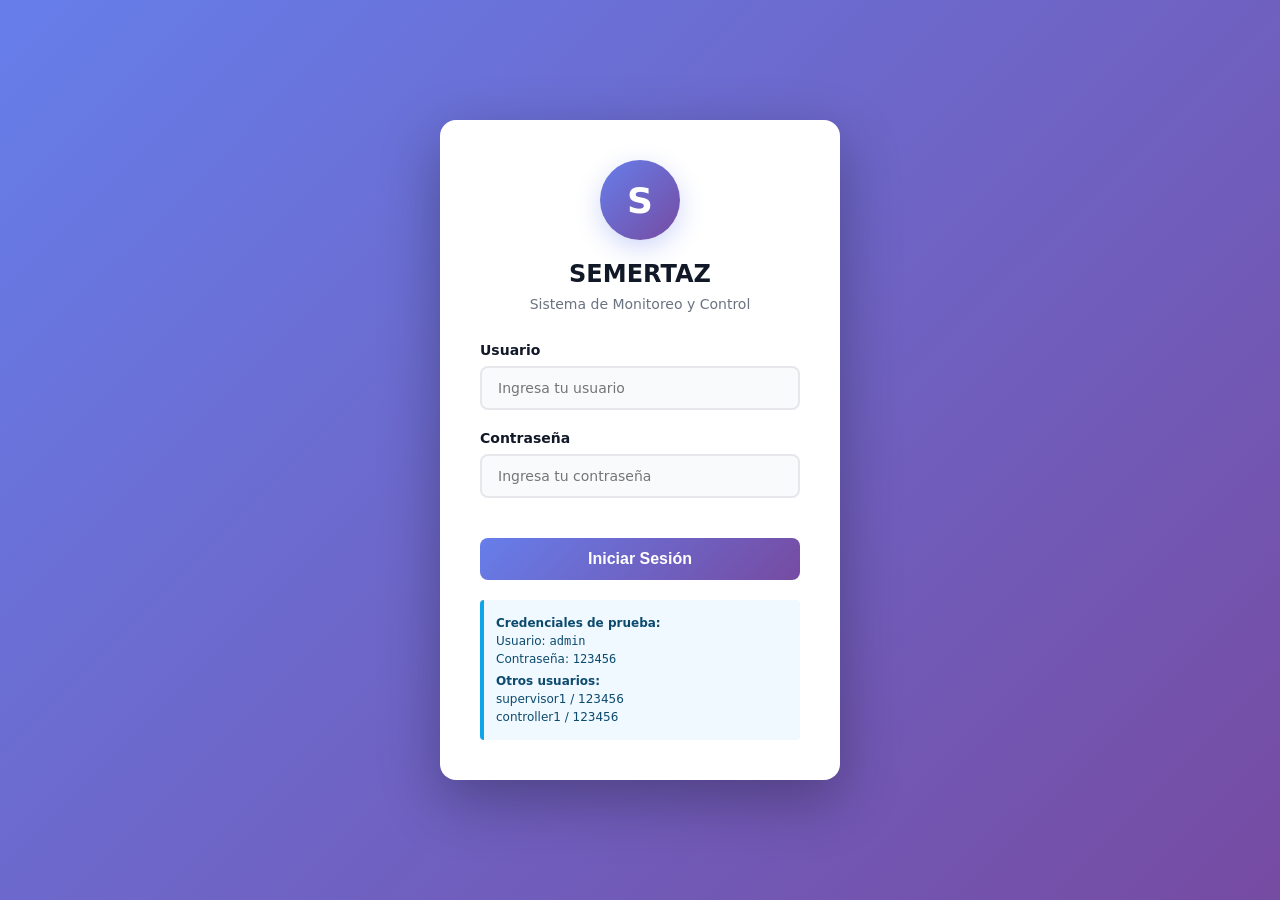
==== frontend/auth/login.html @ c3fdea27 "Se agrega el proyecto" ====
<!DOCTYPE html>
<html lang="es">

<head>
  <meta charset="UTF-8" />
  <meta name="viewport" content="width=device-width, initial-scale=1.0" />
  <title>SEMERTAZ – Inicio de Sesión</title>
  <style>
    * {
      margin: 0;
      padding: 0;
      box-sizing: border-box;
    }

    body {
      font-family: system-ui, -apple-system, BlinkMacSystemFont, "Segoe UI", sans-serif;
      background: linear-gradient(135deg, #667eea 0%, #764ba2 100%);
      min-height: 100vh;
      display: flex;
      justify-content: center;
      align-items: center;
      animation: backgroundShift 20s ease-in-out infinite;
    }

    @keyframes backgroundShift {

      0%,
      100% {
        background-position: 0% 50%;
      }

      50% {
        background-position: 100% 50%;
      }
    }

    .login-container {
      background: white;
      border-radius: 16px;
      box-shadow: 0 20px 60px rgba(0, 0, 0, 0.3);
      width: 100%;
      max-width: 400px;
      padding: 40px;
      animation: slideInUp 0.6s cubic-bezier(0.34, 1.56, 0.64, 1);
    }

    @keyframes slideInUp {
      from {
        opacity: 0;
        transform: translateY(30px) scale(0.95);
      }

      to {
        opacity: 1;
        transform: translateY(0) scale(1);
      }
    }

    .logo-section {
      text-align: center;
      margin-bottom: 30px;
    }

    .logo-circle {
      width: 80px;
      height: 80px;
      background: linear-gradient(135deg, #667eea 0%, #764ba2 100%);
      border-radius: 50%;
      display: flex;
      align-items: center;
      justify-content: center;
      color: white;
      font-size: 36px;
      font-weight: bold;
      margin: 0 auto 20px;
      animation: logoPulse 2s ease-in-out infinite;
      box-shadow: 0 8px 24px rgba(102, 126, 234, 0.3);
    }

    @keyframes logoPulse {

      0%,
      100% {
        transform: scale(1);
        box-shadow: 0 8px 24px rgba(102, 126, 234, 0.3);
      }

      50% {
        transform: scale(1.05);
        box-shadow: 0 12px 32px rgba(102, 126, 234, 0.4);
      }
    }

    .logo-section h1 {
      color: #111827;
      font-size: 24px;
      margin-bottom: 8px;
    }

    .logo-section p {
      color: #6b7280;
      font-size: 14px;
    }

    .form-group {
      margin-bottom: 20px;
    }

    label {
      display: block;
      color: #111827;
      font-weight: 600;
      margin-bottom: 8px;
      font-size: 14px;
    }

    input {
      width: 100%;
      padding: 12px 16px;
      border: 2px solid #e5e7eb;
      border-radius: 8px;
      font-size: 14px;
      transition: all 0.3s cubic-bezier(0.4, 0, 0.2, 1);
      font-family: inherit;
      background: #f9fafb;
    }

    input:focus {
      outline: none;
      border-color: #667eea;
      box-shadow: 0 0 0 3px rgba(102, 126, 234, 0.1);
      background: white;
      transform: translateY(-1px);
    }

    input:hover {
      border-color: #d1d5db;
    }

    .login-btn {
      width: 100%;
      padding: 12px 16px;
      background: linear-gradient(135deg, #667eea 0%, #764ba2 100%);
      color: white;
      border: none;
      border-radius: 8px;
      font-size: 16px;
      font-weight: 600;
      cursor: pointer;
      transition: all 0.3s cubic-bezier(0.4, 0, 0.2, 1);
      margin-top: 20px;
      position: relative;
      overflow: hidden;
    }

    .login-btn::before {
      content: '';
      position: absolute;
      top: 0;
      left: -100%;
      width: 100%;
      height: 100%;
      background: linear-gradient(90deg, transparent, rgba(255, 255, 255, 0.2), transparent);
      transition: left 0.6s;
    }

    .login-btn:hover::before {
      left: 100%;
    }

    .login-btn:hover {
      transform: translateY(-2px);
      box-shadow: 0 10px 25px rgba(102, 126, 234, 0.4);
    }

    .login-btn:active {
      transform: translateY(0);
    }

    .error-message {
      background-color: #fee2e2;
      color: #dc2626;
      padding: 12px;
      border-radius: 8px;
      margin-bottom: 20px;
      display: none;
      font-size: 14px;
      border-left: 4px solid #dc2626;
    }

    .error-message.show {
      display: block;
    }

    .loading {
      display: none;
      text-align: center;
    }

    .spinner {
      border: 3px solid #f3f4f6;
      border-top: 3px solid #667eea;
      border-radius: 50%;
      width: 30px;
      height: 30px;
      animation: spin 1s linear infinite;
      margin: 0 auto;
    }

    @keyframes spin {
      0% {
        transform: rotate(0deg);
      }

      100% {
        transform: rotate(360deg);
      }
    }

    .demo-credentials {
      background-color: #f0f9ff;
      border-left: 4px solid #0ea5e9;
      padding: 12px;
      border-radius: 4px;
      margin-top: 20px;
      font-size: 12px;
      color: #0c4a6e;
    }

    .demo-credentials p {
      margin: 4px 0;
    }

    .demo-credentials strong {
      color: #0c4a6e;
    }
  </style>
</head>

<body>
  <div class="login-container">
    <div class="logo-section">
      <div class="logo-circle">S</div>
      <h1>SEMERTAZ</h1>
      <p>Sistema de Monitoreo y Control</p>
    </div>

    <form id="loginForm">
      <div class="error-message" id="errorMessage"></div>

      <div class="form-group">
        <label for="username">Usuario</label>
        <input type="text" id="username" name="username" required placeholder="Ingresa tu usuario" />
      </div>

      <div class="form-group">
        <label for="password">Contraseña</label>
        <input type="password" id="password" name="password" required placeholder="Ingresa tu contraseña" />
      </div>

      <div class="loading" id="loading">
        <div class="spinner"></div>
        <p>Iniciando sesión...</p>
      </div>

      <button type="submit" class="login-btn" id="loginBtn">
        Iniciar Sesión
      </button>
    </form>

    <div class="demo-credentials">
      <p><strong>Credenciales de prueba:</strong></p>
      <p>Usuario: <code>admin</code></p>
      <p>Contraseña: <code>123456</code></p>
      <p style="margin-top: 8px;"><strong>Otros usuarios:</strong></p>
      <p>supervisor1 / 123456</p>
      <p>controller1 / 123456</p>
    </div>
  </div>

  <script>
    const API_URL = `${window.location.protocol}//${window.location.hostname}:5000/api`;


    document.getElementById('loginForm').addEventListener('submit', async (e) => {
      e.preventDefault();

      const username = document.getElementById('username').value;
      const password = document.getElementById('password').value;
      const errorMessage = document.getElementById('errorMessage');
      const loading = document.getElementById('loading');
      const loginBtn = document.getElementById('loginBtn');

      // Limpiar error anterior
      errorMessage.classList.remove('show');
      errorMessage.textContent = '';

      // Mostrar loading
      loading.style.display = 'block';
      loginBtn.disabled = true;

      try {
        const response = await fetch(`${API_URL}/auth/login`, {
          method: 'POST',
          headers: {
            'Content-Type': 'application/json',
          },
          body: JSON.stringify({ username, password }),
        });

        const data = await response.json();

        if (!response.ok) {
          throw new Error(data.message || 'Error al iniciar sesión');
        }

        // Guardar token y usuario en localStorage
        localStorage.setItem('token', data.access_token);
        localStorage.setItem('user', JSON.stringify(data.user));

        // Redirigir al dashboard
        window.location.href = '/';
      } catch (error) {
        errorMessage.textContent = error.message;
        errorMessage.classList.add('show');
      } finally {
        loading.style.display = 'none';
        loginBtn.disabled = false;
      }
    });

    // Si ya hay token, redirigir al dashboard
    if (localStorage.getItem('token')) {
      window.location.href = '/';
    }
  </script>
</body>

</html>
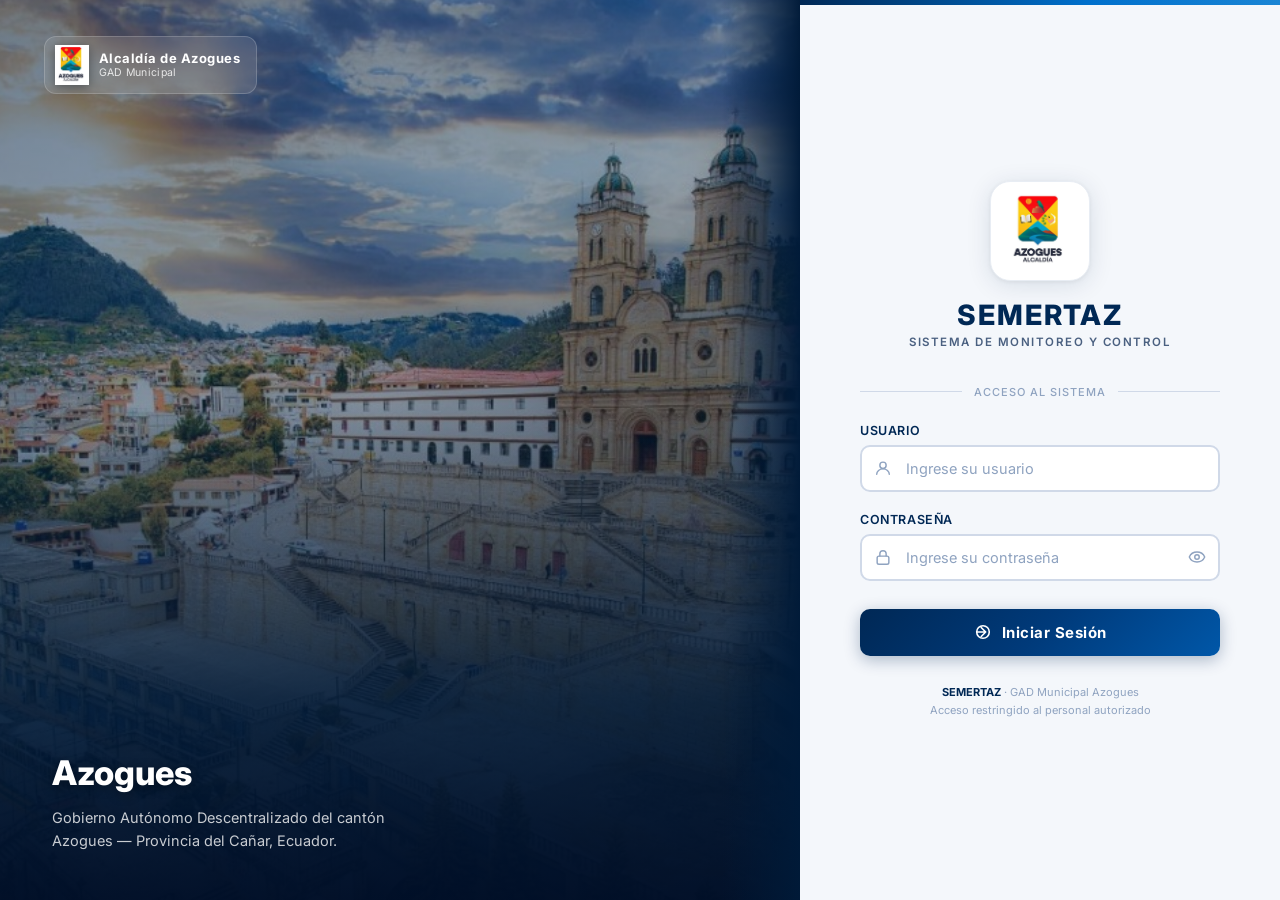
==== commit 3a83858f: "Final submission: SEMERTAZ Production Ready (Docker, OpenAPI, Tests, DB Config, UI Polish)" ====
--- a/frontend/auth/login.html
+++ b/frontend/auth/login.html
@@ -4,334 +4,947 @@
 <head>
   <meta charset="UTF-8" />
   <meta name="viewport" content="width=device-width, initial-scale=1.0" />
-  <title>SEMERTAZ – Inicio de Sesión</title>
+  <meta name="description" content="SEMERTAZ - Sistema de Monitoreo y Control del Tránsito de Azogues. Plataforma institucional del Gobierno Autónomo Descentralizado de Azogues." />
+  <title>SEMERTAZ – Inicio de Sesión | GAD Municipal Azogues</title>
+  <link rel="preconnect" href="https://fonts.googleapis.com" />
+  <link rel="preconnect" href="https://fonts.gstatic.com" crossorigin />
+  <link href="https://fonts.googleapis.com/css2?family=Inter:wght@300;400;500;600;700;800&display=swap" rel="stylesheet" />
   <style>
+    :root {
+      --navy: #002855;
+      --navy-dark: #001a38;
+      --navy-light: #003a7a;
+      --blue: #0057a8;
+      --blue-light: #0070cc;
+      --blue-accent: #1a85d4;
+      --white: #ffffff;
+      --off-white: #f4f7fb;
+      --gray-100: #e8edf4;
+      --gray-200: #d0d9e8;
+      --gray-400: #8fa3c0;
+      --gray-600: #4a6080;
+      --gray-800: #1e2d42;
+      --error: #c0392b;
+      --error-bg: #fdf0ef;
+      --success: #0a7c4e;
+    }
+
     * {
       margin: 0;
       padding: 0;
       box-sizing: border-box;
     }
 
-    body {
-      font-family: system-ui, -apple-system, BlinkMacSystemFont, "Segoe UI", sans-serif;
-      background: linear-gradient(135deg, #667eea 0%, #764ba2 100%);
-      min-height: 100vh;
-      display: flex;
+    html, body {
+      height: 100%;
+      font-family: 'Inter', system-ui, sans-serif;
+      background: var(--navy-dark);
+    }
+
+    /* ─── LAYOUT PRINCIPAL ─── */
+    .login-wrapper {
+      display: flex;
+      height: 100vh;
+      min-height: 600px;
+    }
+
+    /* ─── PANEL IZQUIERDO: CIUDAD ─── */
+    .city-panel {
+      flex: 1.1;
+      position: relative;
+      overflow: hidden;
+      display: flex;
+      flex-direction: column;
+      justify-content: flex-end;
+    }
+
+    .city-bg {
+      position: absolute;
+      inset: 0;
+      background-image: url('/frontend/assets/azogues_bg.jpg');
+      background-size: cover;
+      background-position: center;
+      transform: scale(1.03);
+      transition: transform 8s ease;
+    }
+
+    .city-panel:hover .city-bg {
+      transform: scale(1.0);
+    }
+
+    /* Capas de overlay para efecto profesional */
+    .city-overlay-top {
+      position: absolute;
+      inset: 0;
+      background: linear-gradient(
+        160deg,
+        rgba(0, 26, 56, 0.55) 0%,
+        rgba(0, 40, 85, 0.40) 40%,
+        rgba(0, 10, 25, 0.75) 100%
+      );
+    }
+
+    .city-overlay-bottom {
+      position: absolute;
+      bottom: 0;
+      left: 0;
+      right: 0;
+      height: 55%;
+      background: linear-gradient(
+        to top,
+        rgba(0, 15, 40, 0.95) 0%,
+        rgba(0, 26, 56, 0.80) 40%,
+        transparent 100%
+      );
+    }
+
+    /* Decoración: línea diagonal */
+    .city-panel::after {
+      content: '';
+      position: absolute;
+      top: 0;
+      right: -2px;
+      width: 80px;
+      height: 100%;
+      background: linear-gradient(to right, transparent, var(--navy-dark));
+      z-index: 5;
+    }
+
+    .city-content {
+      position: relative;
+      z-index: 10;
+      padding: 48px 52px;
+    }
+
+    /* Logo GAD en el panel izquierdo */
+    .city-logo-area {
+      position: absolute;
+      top: 36px;
+      left: 44px;
+      z-index: 10;
+      display: flex;
+      align-items: center;
+      gap: 12px;
+    }
+
+    .city-logo-badge {
+      background: rgba(255, 255, 255, 0.10);
+      backdrop-filter: blur(12px);
+      border: 1px solid rgba(255, 255, 255, 0.18);
+      border-radius: 12px;
+      padding: 8px 16px 8px 10px;
+      display: flex;
+      align-items: center;
+      gap: 10px;
+    }
+
+    .city-logo-badge img {
+      height: 40px;
+      width: auto;
+      filter: drop-shadow(0 2px 6px rgba(0,0,0,0.4));
+    }
+
+    .city-logo-text {
+      color: var(--white);
+      line-height: 1.2;
+    }
+
+    .city-logo-text .line1 {
+      font-size: 13px;
+      font-weight: 700;
+      letter-spacing: 0.5px;
+    }
+
+    .city-logo-text .line2 {
+      font-size: 10.5px;
+      font-weight: 400;
+      opacity: 0.82;
+      letter-spacing: 0.3px;
+    }
+
+    .city-tagline {
+      color: var(--white);
+    }
+
+    .city-tagline h2 {
+      font-size: 34px;
+      font-weight: 800;
+      line-height: 1.2;
+      margin-bottom: 12px;
+      text-shadow: 0 2px 12px rgba(0,0,0,0.4);
+    }
+
+    .city-tagline h2 span {
+      color: #5bc0f8;
+    }
+
+    .city-tagline p {
+      font-size: 14.5px;
+      font-weight: 400;
+      color: rgba(255, 255, 255, 0.78);
+      max-width: 340px;
+      line-height: 1.6;
+    }
+
+    /* Estadísticas decorativas */
+    .city-stats {
+      display: flex;
+      gap: 28px;
+      margin-top: 28px;
+      flex-wrap: wrap;
+    }
+
+    .stat-item {
+      text-align: center;
+    }
+
+    .stat-number {
+      font-size: 24px;
+      font-weight: 800;
+      color: #5bc0f8;
+      line-height: 1;
+    }
+
+    .stat-label {
+      font-size: 11px;
+      color: rgba(255,255,255,0.65);
+      font-weight: 500;
+      margin-top: 3px;
+      text-transform: uppercase;
+      letter-spacing: 0.5px;
+    }
+
+    /* ─── PANEL DERECHO: FORMULARIO ─── */
+    .form-panel {
+      width: 480px;
+      min-width: 420px;
+      background: var(--off-white);
+      display: flex;
+      flex-direction: column;
       justify-content: center;
       align-items: center;
-      animation: backgroundShift 20s ease-in-out infinite;
-    }
-
-    @keyframes backgroundShift {
-
-      0%,
-      100% {
-        background-position: 0% 50%;
-      }
-
-      50% {
-        background-position: 100% 50%;
-      }
-    }
-
-    .login-container {
-      background: white;
-      border-radius: 16px;
-      box-shadow: 0 20px 60px rgba(0, 0, 0, 0.3);
+      padding: 48px 52px;
+      position: relative;
+      overflow-y: auto;
+    }
+
+    /* Borde superior decorativo */
+    .form-panel::before {
+      content: '';
+      position: absolute;
+      top: 0;
+      left: 0;
+      right: 0;
+      height: 5px;
+      background: linear-gradient(90deg, var(--navy) 0%, var(--blue-light) 60%, var(--blue-accent) 100%);
+    }
+
+    .form-inner {
       width: 100%;
-      max-width: 400px;
-      padding: 40px;
-      animation: slideInUp 0.6s cubic-bezier(0.34, 1.56, 0.64, 1);
-    }
-
-    @keyframes slideInUp {
+      max-width: 360px;
+      animation: fadeSlideIn 0.55s cubic-bezier(0.22, 1, 0.36, 1) both;
+    }
+
+    @keyframes fadeSlideIn {
       from {
         opacity: 0;
-        transform: translateY(30px) scale(0.95);
-      }
-
+        transform: translateY(22px);
+      }
       to {
         opacity: 1;
-        transform: translateY(0) scale(1);
-      }
-    }
-
-    .logo-section {
+        transform: translateY(0);
+      }
+    }
+
+    /* ─── HEADER DEL FORMULARIO ─── */
+    .form-header {
       text-align: center;
-      margin-bottom: 30px;
-    }
-
-    .logo-circle {
-      width: 80px;
-      height: 80px;
-      background: linear-gradient(135deg, #667eea 0%, #764ba2 100%);
-      border-radius: 50%;
+      margin-bottom: 36px;
+    }
+
+    .alcaldia-logo-wrap {
+      margin: 0 auto 20px;
+      width: 100px;
+      height: 100px;
+      border-radius: 20px;
+      background: var(--white);
+      box-shadow: 0 4px 24px rgba(0, 40, 85, 0.12), 0 1px 4px rgba(0,0,0,0.06);
       display: flex;
       align-items: center;
       justify-content: center;
-      color: white;
-      font-size: 36px;
-      font-weight: bold;
-      margin: 0 auto 20px;
-      animation: logoPulse 2s ease-in-out infinite;
-      box-shadow: 0 8px 24px rgba(102, 126, 234, 0.3);
-    }
-
-    @keyframes logoPulse {
-
-      0%,
-      100% {
-        transform: scale(1);
-        box-shadow: 0 8px 24px rgba(102, 126, 234, 0.3);
-      }
-
-      50% {
-        transform: scale(1.05);
-        box-shadow: 0 12px 32px rgba(102, 126, 234, 0.4);
-      }
-    }
-
-    .logo-section h1 {
-      color: #111827;
-      font-size: 24px;
-      margin-bottom: 8px;
-    }
-
-    .logo-section p {
-      color: #6b7280;
-      font-size: 14px;
-    }
-
+      padding: 10px;
+      border: 1.5px solid var(--gray-100);
+      transition: box-shadow 0.3s ease;
+    }
+
+    .alcaldia-logo-wrap:hover {
+      box-shadow: 0 8px 32px rgba(0, 40, 85, 0.18);
+    }
+
+    .alcaldia-logo-wrap img {
+      width: 100%;
+      height: 100%;
+      object-fit: contain;
+    }
+
+    .system-name {
+      font-size: 28px;
+      font-weight: 800;
+      color: var(--navy);
+      letter-spacing: 2px;
+      line-height: 1;
+      margin-bottom: 6px;
+    }
+
+    .system-subtitle {
+      font-size: 11.5px;
+      font-weight: 600;
+      color: var(--gray-600);
+      text-transform: uppercase;
+      letter-spacing: 1.5px;
+    }
+
+    .form-divider {
+      display: flex;
+      align-items: center;
+      gap: 12px;
+      margin: 24px 0;
+    }
+
+    .form-divider::before,
+    .form-divider::after {
+      content: '';
+      flex: 1;
+      height: 1px;
+      background: var(--gray-200);
+    }
+
+    .form-divider span {
+      font-size: 11px;
+      color: var(--gray-400);
+      font-weight: 500;
+      white-space: nowrap;
+      text-transform: uppercase;
+      letter-spacing: 1px;
+    }
+
+    /* ─── FORMULARIO ─── */
     .form-group {
       margin-bottom: 20px;
     }
 
-    label {
+    .form-group label {
       display: block;
-      color: #111827;
+      font-size: 12.5px;
       font-weight: 600;
-      margin-bottom: 8px;
-      font-size: 14px;
-    }
-
-    input {
+      color: var(--navy);
+      margin-bottom: 7px;
+      text-transform: uppercase;
+      letter-spacing: 0.6px;
+    }
+
+    .input-wrapper {
+      position: relative;
+    }
+
+    .input-icon {
+      position: absolute;
+      left: 14px;
+      top: 50%;
+      transform: translateY(-50%);
+      color: var(--gray-400);
+      width: 18px;
+      height: 18px;
+      transition: color 0.25s ease;
+      pointer-events: none;
+    }
+
+    .form-group input {
       width: 100%;
-      padding: 12px 16px;
-      border: 2px solid #e5e7eb;
+      padding: 13px 14px 13px 44px;
+      border: 2px solid var(--gray-200);
+      border-radius: 10px;
+      font-size: 14.5px;
+      font-family: inherit;
+      font-weight: 500;
+      background: var(--white);
+      color: var(--gray-800);
+      transition: all 0.25s ease;
+      outline: none;
+    }
+
+    .form-group input::placeholder {
+      color: var(--gray-400);
+      font-weight: 400;
+    }
+
+    .form-group input:hover {
+      border-color: var(--gray-400);
+    }
+
+    .form-group input:focus {
+      border-color: var(--blue);
+      box-shadow: 0 0 0 4px rgba(0, 87, 168, 0.10);
+      background: var(--white);
+    }
+
+    .form-group input:focus + .input-icon,
+    .input-wrapper:focus-within .input-icon {
+      color: var(--blue);
+    }
+
+    /* Icono de mostrar/ocultar contraseña */
+    .toggle-password {
+      position: absolute;
+      right: 14px;
+      top: 50%;
+      transform: translateY(-50%);
+      background: none;
+      border: none;
+      cursor: pointer;
+      color: var(--gray-400);
+      padding: 0;
+      line-height: 0;
+      transition: color 0.2s ease;
+    }
+
+    .toggle-password:hover {
+      color: var(--blue);
+    }
+
+    /* ─── MENSAJE DE ERROR ─── */
+    .error-message {
+      background: var(--error-bg);
+      color: var(--error);
+      border: 1.5px solid #e8b4b0;
+      border-left: 4px solid var(--error);
+      padding: 11px 14px;
       border-radius: 8px;
-      font-size: 14px;
-      transition: all 0.3s cubic-bezier(0.4, 0, 0.2, 1);
-      font-family: inherit;
-      background: #f9fafb;
-    }
-
-    input:focus {
-      outline: none;
-      border-color: #667eea;
-      box-shadow: 0 0 0 3px rgba(102, 126, 234, 0.1);
-      background: white;
-      transform: translateY(-1px);
-    }
-
-    input:hover {
-      border-color: #d1d5db;
-    }
-
+      font-size: 13px;
+      font-weight: 500;
+      margin-bottom: 18px;
+      display: none;
+      align-items: center;
+      gap: 8px;
+      animation: shakeIn 0.4s ease;
+    }
+
+    @keyframes shakeIn {
+      0%, 100% { transform: translateX(0); }
+      20% { transform: translateX(-5px); }
+      40% { transform: translateX(5px); }
+      60% { transform: translateX(-3px); }
+      80% { transform: translateX(3px); }
+    }
+
+    .error-message.show {
+      display: flex;
+    }
+
+    /* ─── BOTÓN PRINCIPAL ─── */
     .login-btn {
       width: 100%;
-      padding: 12px 16px;
-      background: linear-gradient(135deg, #667eea 0%, #764ba2 100%);
-      color: white;
+      padding: 14px 20px;
+      background: linear-gradient(135deg, var(--navy) 0%, var(--navy-light) 50%, var(--blue) 100%);
+      color: var(--white);
       border: none;
-      border-radius: 8px;
-      font-size: 16px;
-      font-weight: 600;
+      border-radius: 10px;
+      font-size: 15px;
+      font-weight: 700;
+      font-family: inherit;
+      letter-spacing: 0.5px;
       cursor: pointer;
-      transition: all 0.3s cubic-bezier(0.4, 0, 0.2, 1);
-      margin-top: 20px;
+      transition: all 0.3s ease;
       position: relative;
       overflow: hidden;
+      box-shadow: 0 4px 16px rgba(0, 40, 85, 0.30);
+      margin-top: 8px;
     }
 
     .login-btn::before {
       content: '';
       position: absolute;
-      top: 0;
-      left: -100%;
-      width: 100%;
-      height: 100%;
-      background: linear-gradient(90deg, transparent, rgba(255, 255, 255, 0.2), transparent);
-      transition: left 0.6s;
+      inset: 0;
+      background: linear-gradient(135deg, rgba(255,255,255,0.08) 0%, transparent 100%);
+      opacity: 0;
+      transition: opacity 0.3s ease;
     }
 
     .login-btn:hover::before {
-      left: 100%;
+      opacity: 1;
     }
 
     .login-btn:hover {
       transform: translateY(-2px);
-      box-shadow: 0 10px 25px rgba(102, 126, 234, 0.4);
+      box-shadow: 0 8px 24px rgba(0, 40, 85, 0.40);
     }
 
     .login-btn:active {
       transform: translateY(0);
-    }
-
-    .error-message {
-      background-color: #fee2e2;
-      color: #dc2626;
-      padding: 12px;
-      border-radius: 8px;
-      margin-bottom: 20px;
-      display: none;
-      font-size: 14px;
-      border-left: 4px solid #dc2626;
-    }
-
-    .error-message.show {
-      display: block;
-    }
-
+      box-shadow: 0 2px 8px rgba(0, 40, 85, 0.25);
+    }
+
+    .login-btn:disabled {
+      background: var(--gray-200);
+      color: var(--gray-400);
+      cursor: not-allowed;
+      transform: none;
+      box-shadow: none;
+    }
+
+    .btn-content {
+      display: flex;
+      align-items: center;
+      justify-content: center;
+      gap: 10px;
+    }
+
+    /* ─── LOADING ─── */
     .loading {
       display: none;
+      align-items: center;
+      justify-content: center;
+      gap: 12px;
+      padding: 14px 20px;
+      background: linear-gradient(135deg, var(--navy) 0%, var(--blue) 100%);
+      border-radius: 10px;
+      margin-top: 8px;
+      box-shadow: 0 4px 16px rgba(0, 40, 85, 0.25);
+    }
+
+    .loading.show {
+      display: flex;
+    }
+
+    .spinner {
+      width: 20px;
+      height: 20px;
+      border: 2.5px solid rgba(255, 255, 255, 0.25);
+      border-top-color: var(--white);
+      border-radius: 50%;
+      animation: spin 0.75s linear infinite;
+    }
+
+    @keyframes spin {
+      to { transform: rotate(360deg); }
+    }
+
+    .loading p {
+      font-size: 13.5px;
+      color: var(--white);
+      font-weight: 600;
+    }
+
+    /* ─── CREDENCIALES DE ACCESO ─── */
+    .credentials-info {
+      background: linear-gradient(135deg, rgba(0,40,85,0.04) 0%, rgba(0,87,168,0.06) 100%);
+      border: 1.5px solid var(--gray-200);
+      border-left: 3px solid var(--blue);
+      border-radius: 10px;
+      padding: 14px 16px;
+      margin-top: 22px;
+    }
+
+    .credentials-info .cred-title {
+      font-size: 11px;
+      font-weight: 700;
+      color: var(--blue);
+      text-transform: uppercase;
+      letter-spacing: 1px;
+      margin-bottom: 9px;
+      display: flex;
+      align-items: center;
+      gap: 6px;
+    }
+
+    .credentials-info .cred-row {
+      display: flex;
+      align-items: center;
+      justify-content: space-between;
+      padding: 5px 0;
+      border-bottom: 1px solid var(--gray-100);
+      font-size: 12px;
+    }
+
+    .credentials-info .cred-row:last-child {
+      border-bottom: none;
+      padding-bottom: 0;
+    }
+
+    .cred-role {
+      font-weight: 600;
+      color: var(--gray-800);
+      font-size: 11.5px;
+    }
+
+    .cred-vals {
+      font-family: 'Courier New', monospace;
+      color: var(--navy);
+      font-size: 11px;
+      background: rgba(0,40,85,0.07);
+      padding: 2px 7px;
+      border-radius: 5px;
+      font-weight: 600;
+    }
+
+    /* ─── PIE DEL FORMULARIO ─── */
+    .form-footer {
       text-align: center;
-    }
-
-    .spinner {
-      border: 3px solid #f3f4f6;
-      border-top: 3px solid #667eea;
-      border-radius: 50%;
-      width: 30px;
-      height: 30px;
-      animation: spin 1s linear infinite;
-      margin: 0 auto;
-    }
-
-    @keyframes spin {
-      0% {
-        transform: rotate(0deg);
-      }
-
-      100% {
-        transform: rotate(360deg);
-      }
-    }
-
-    .demo-credentials {
-      background-color: #f0f9ff;
-      border-left: 4px solid #0ea5e9;
-      padding: 12px;
-      border-radius: 4px;
-      margin-top: 20px;
-      font-size: 12px;
-      color: #0c4a6e;
-    }
-
-    .demo-credentials p {
-      margin: 4px 0;
-    }
-
-    .demo-credentials strong {
-      color: #0c4a6e;
+      margin-top: 28px;
+    }
+
+    .form-footer p {
+      font-size: 11px;
+      color: var(--gray-400);
+      line-height: 1.6;
+    }
+
+    .form-footer strong {
+      color: var(--navy);
+    }
+
+    /* ─── RESPONSIVE ─── */
+    @media (max-width: 860px) {
+      .city-panel {
+        display: none;
+      }
+
+      .form-panel {
+        width: 100%;
+        min-width: unset;
+        padding: 40px 28px;
+      }
+
+      .form-inner {
+        max-width: 400px;
+      }
+
+      /* Mostrar fondo cuando no hay panel */
+      body {
+        background: linear-gradient(160deg, var(--navy-dark) 0%, var(--navy) 100%),
+                    url('/frontend/assets/azogues_bg.jpg') no-repeat center/cover;
+        background-blend-mode: multiply;
+      }
+
+      .form-panel {
+        background: rgba(244, 247, 251, 0.97);
+        min-height: 100vh;
+      }
+    }
+
+    @media (max-width: 500px) {
+      .form-panel {
+        padding: 32px 20px;
+      }
+
+      .system-name {
+        font-size: 24px;
+      }
     }
   </style>
 </head>
 
 <body>
-  <div class="login-container">
-    <div class="logo-section">
-      <div class="logo-circle">S</div>
-      <h1>SEMERTAZ</h1>
-      <p>Sistema de Monitoreo y Control</p>
+  <div class="login-wrapper">
+
+    <!-- ── PANEL IZQUIERDO: CIUDAD DE AZOGUES ── -->
+    <div class="city-panel" aria-hidden="true">
+      <div class="city-bg"></div>
+      <div class="city-overlay-top"></div>
+      <div class="city-overlay-bottom"></div>
+
+      <!-- Logo GAD arriba -->
+      <div class="city-logo-area">
+        <div class="city-logo-badge">
+          <img src="/frontend/assets/azogues_logo.png" alt="Alcaldía de Azogues" />
+          <div class="city-logo-text">
+            <div class="line1">Alcaldía de Azogues</div>
+            <div class="line2">GAD Municipal</div>
+          </div>
+        </div>
+      </div>
+
+      <!-- Texto ciudad abajo -->
+      <div class="city-content">
+        <div class="city-tagline">
+          <h2>Azogues<br /><span></span></h2>
+          <p>Gobierno Autónomo Descentralizado del cantón Azogues — Provincia del Cañar, Ecuador.</p>
+        </div>
+
+        
+      </div>
     </div>
 
-    <form id="loginForm">
-      <div class="error-message" id="errorMessage"></div>
-
-      <div class="form-group">
-        <label for="username">Usuario</label>
-        <input type="text" id="username" name="username" required placeholder="Ingresa tu usuario" />
+    <!-- ── PANEL DERECHO: FORMULARIO ── -->
+    <div class="form-panel">
+      <div class="form-inner">
+
+        <!-- Header con logo y nombre -->
+        <div class="form-header">
+          <div class="alcaldia-logo-wrap">
+            <img
+              src="/frontend/assets/azogues_logo.png"
+              alt="Escudo de Azogues — Alcaldía"
+              id="logoAlcaldia"
+              onerror="this.style.display='none'; document.getElementById('logoFallback').style.display='flex';"
+            />
+            <!-- Fallback si no carga el logo -->
+            <div id="logoFallback" style="display:none; align-items:center; justify-content:center; width:100%; height:100%;">
+              <svg width="50" height="50" viewBox="0 0 50 50" fill="none" xmlns="http://www.w3.org/2000/svg">
+                <rect width="50" height="50" rx="12" fill="#002855"/>
+                <text x="25" y="33" text-anchor="middle" font-family="Inter,sans-serif" font-size="18" font-weight="800" fill="white">S</text>
+              </svg>
+            </div>
+          </div>
+
+          <h1 class="system-name">SEMERTAZ</h1>
+          <p class="system-subtitle">Sistema de Monitoreo y Control</p>
+        </div>
+
+        <!-- Divider -->
+        <div class="form-divider">
+          <span>Acceso al sistema</span>
+        </div>
+
+        <!-- Mensaje de error -->
+        <div class="error-message" id="errorMessage" role="alert">
+          <svg width="16" height="16" viewBox="0 0 16 16" fill="none" xmlns="http://www.w3.org/2000/svg">
+            <circle cx="8" cy="8" r="7.5" stroke="currentColor" stroke-width="1.5"/>
+            <path d="M8 5V8.5" stroke="currentColor" stroke-width="1.5" stroke-linecap="round"/>
+            <circle cx="8" cy="11" r="0.75" fill="currentColor"/>
+          </svg>
+          <span id="errorText"></span>
+        </div>
+
+        <!-- Formulario -->
+        <form id="loginForm" novalidate>
+
+          <!-- Usuario -->
+          <div class="form-group">
+            <label for="username">Usuario</label>
+            <div class="input-wrapper">
+              <input
+                type="text"
+                id="username"
+                name="username"
+                autocomplete="username"
+                required
+                placeholder="Ingrese su usuario"
+                aria-label="Nombre de usuario"
+              />
+              <svg class="input-icon" viewBox="0 0 20 20" fill="none" xmlns="http://www.w3.org/2000/svg">
+                <circle cx="10" cy="7" r="3.5" stroke="currentColor" stroke-width="1.6"/>
+                <path d="M3 17c0-3.314 3.134-6 7-6s7 2.686 7 6" stroke="currentColor" stroke-width="1.6" stroke-linecap="round"/>
+              </svg>
+            </div>
+          </div>
+
+          <!-- Contraseña -->
+          <div class="form-group">
+            <label for="password">Contraseña</label>
+            <div class="input-wrapper">
+              <input
+                type="password"
+                id="password"
+                name="password"
+                autocomplete="current-password"
+                required
+                placeholder="Ingrese su contraseña"
+                aria-label="Contraseña"
+              />
+              <svg class="input-icon" viewBox="0 0 20 20" fill="none" xmlns="http://www.w3.org/2000/svg">
+                <rect x="3.5" y="9" width="13" height="9" rx="2" stroke="currentColor" stroke-width="1.6"/>
+                <path d="M6.5 9V6.5a3.5 3.5 0 017 0V9" stroke="currentColor" stroke-width="1.6" stroke-linecap="round"/>
+              </svg>
+              <button type="button" class="toggle-password" id="togglePassword" aria-label="Mostrar u ocultar contraseña" title="Mostrar contraseña">
+                <!-- Ojo abierto (visible por defecto) -->
+                <svg id="eyeOpen" width="18" height="18" viewBox="0 0 20 20" fill="none" xmlns="http://www.w3.org/2000/svg">
+                  <path d="M1.458 10C2.732 6.943 6.092 4.5 10 4.5s7.268 2.443 8.542 5.5C17.268 13.057 13.908 15.5 10 15.5S2.732 13.057 1.458 10z" stroke="currentColor" stroke-width="1.6"/>
+                  <circle cx="10" cy="10" r="2.5" stroke="currentColor" stroke-width="1.6"/>
+                </svg>
+                <!-- Ojo cerrado (oculto por defecto) -->
+                <svg id="eyeClosed" width="18" height="18" viewBox="0 0 20 20" fill="none" xmlns="http://www.w3.org/2000/svg" style="display:none;">
+                  <path d="M2 2l16 16M7.167 7.167A3.5 3.5 0 0013 12.5M4.167 4.167C2.8 5.222 1.776 6.527 1.458 8 2.732 11.057 6.092 13.5 10 13.5c1.2 0 2.34-.244 3.37-.678M7.5 3.696A9.57 9.57 0 0110 3.5c3.908 0 7.268 2.443 8.542 5.5a9.93 9.93 0 01-2.21 3.29" stroke="currentColor" stroke-width="1.6" stroke-linecap="round"/>
+                </svg>
+              </button>
+            </div>
+          </div>
+
+          <!-- Loading -->
+          <div class="loading" id="loading">
+            <div class="spinner"></div>
+            <p>Verificando credenciales...</p>
+          </div>
+
+          <!-- Botón de ingreso -->
+          <button type="submit" class="login-btn" id="loginBtn">
+            <span class="btn-content">
+              <svg width="18" height="18" viewBox="0 0 20 20" fill="none" xmlns="http://www.w3.org/2000/svg">
+                <path d="M13 10l-5 5m5-5l-5-5m5 5H3" stroke="white" stroke-width="1.8" stroke-linecap="round" stroke-linejoin="round"/>
+                <path d="M17 10a7 7 0 11-14 0 7 7 0 0114 0z" stroke="white" stroke-width="1.8"/>
+              </svg>
+              Iniciar Sesión
+            </span>
+          </button>
+        </form>
+
+        
+
+        <!-- Pie de página -->
+        <div class="form-footer">
+          <p>
+            <strong>SEMERTAZ</strong> · GAD Municipal Azogues<br />
+            Acceso restringido al personal autorizado
+          </p>
+        </div>
+
       </div>
-
-      <div class="form-group">
-        <label for="password">Contraseña</label>
-        <input type="password" id="password" name="password" required placeholder="Ingresa tu contraseña" />
-      </div>
-
-      <div class="loading" id="loading">
-        <div class="spinner"></div>
-        <p>Iniciando sesión...</p>
-      </div>
-
-      <button type="submit" class="login-btn" id="loginBtn">
-        Iniciar Sesión
-      </button>
-    </form>
-
-    <div class="demo-credentials">
-      <p><strong>Credenciales de prueba:</strong></p>
-      <p>Usuario: <code>admin</code></p>
-      <p>Contraseña: <code>123456</code></p>
-      <p style="margin-top: 8px;"><strong>Otros usuarios:</strong></p>
-      <p>supervisor1 / 123456</p>
-      <p>controller1 / 123456</p>
     </div>
   </div>
 
   <script>
-    const API_URL = `${window.location.protocol}//${window.location.hostname}:5000/api`;
-
-
-    document.getElementById('loginForm').addEventListener('submit', async (e) => {
+    const API_BASE = window.location.origin;
+    const API_URL = `${API_BASE}/api`;
+
+    /* ── Mostrar/ocultar contraseña ── */
+    const toggleBtn = document.getElementById('togglePassword');
+    const passwordInput = document.getElementById('password');
+    const eyeOpen = document.getElementById('eyeOpen');
+    const eyeClosed = document.getElementById('eyeClosed');
+
+    toggleBtn.addEventListener('click', () => {
+      const isPassword = passwordInput.type === 'password';
+      passwordInput.type = isPassword ? 'text' : 'password';
+      eyeOpen.style.display = isPassword ? 'none' : 'block';
+      eyeClosed.style.display = isPassword ? 'block' : 'none';
+      toggleBtn.title = isPassword ? 'Ocultar contraseña' : 'Mostrar contraseña';
+    });
+
+    /* ── Manejo del formulario ── */
+    const loginForm = document.getElementById('loginForm');
+    const errorMessage = document.getElementById('errorMessage');
+    const errorText = document.getElementById('errorText');
+    const loading = document.getElementById('loading');
+    const loginBtn = document.getElementById('loginBtn');
+
+    function showError(message) {
+      errorText.textContent = message;
+      errorMessage.classList.add('show');
+    }
+
+    function hideError() {
+      errorMessage.classList.remove('show');
+      errorText.textContent = '';
+    }
+
+    function setLoading(isLoading) {
+      loading.classList.toggle('show', isLoading);
+      loginBtn.style.display = isLoading ? 'none' : 'block';
+    }
+
+    function getCoordinates() {
+      return new Promise((resolve) => {
+        if (!navigator.geolocation) {
+          return resolve({ latitude: null, longitude: null });
+        }
+
+        let finished = false;
+        const timer = setTimeout(() => {
+          if (!finished) {
+            finished = true;
+            resolve({ latitude: null, longitude: null });
+          }
+        }, 5000);
+
+        navigator.geolocation.getCurrentPosition(
+          (position) => {
+            if (!finished) {
+              finished = true;
+              clearTimeout(timer);
+              resolve({
+                latitude: position.coords.latitude,
+                longitude: position.coords.longitude
+              });
+            }
+          },
+          (_error) => {
+            if (!finished) {
+              finished = true;
+              clearTimeout(timer);
+              resolve({ latitude: null, longitude: null });
+            }
+          },
+          { enableHighAccuracy: true, timeout: 5000, maximumAge: 0 }
+        );
+      });
+    }
+
+    loginForm.addEventListener('submit', async (e) => {
       e.preventDefault();
 
-      const username = document.getElementById('username').value;
+      const username = document.getElementById('username').value.trim();
       const password = document.getElementById('password').value;
-      const errorMessage = document.getElementById('errorMessage');
-      const loading = document.getElementById('loading');
-      const loginBtn = document.getElementById('loginBtn');
-
-      // Limpiar error anterior
-      errorMessage.classList.remove('show');
-      errorMessage.textContent = '';
-
-      // Mostrar loading
-      loading.style.display = 'block';
-      loginBtn.disabled = true;
+
+      if (!username || !password) {
+        showError('Por favor ingrese su usuario y contraseña.');
+        return;
+      }
+
+      hideError();
+      setLoading(true);
+
+      // Obtener coordenadas (con timeout de 5 segundos)
+      const coords = await getCoordinates();
+
+      const controller = new AbortController();
+      const timeoutId = setTimeout(() => controller.abort(), 10000);
 
       try {
         const response = await fetch(`${API_URL}/auth/login`, {
           method: 'POST',
-          headers: {
-            'Content-Type': 'application/json',
-          },
-          body: JSON.stringify({ username, password }),
+          headers: { 'Content-Type': 'application/json' },
+          body: JSON.stringify({
+            username,
+            password,
+            latitude: coords.latitude,
+            longitude: coords.longitude
+          }),
+          signal: controller.signal,
         });
 
+        clearTimeout(timeoutId);
+        const contentType = response.headers.get('content-type') || '';
+        if (!contentType.includes('application/json')) {
+          throw new Error('El backend no respondió JSON. Verifica que el servidor esté activo en el puerto 5000.');
+        }
+
         const data = await response.json();
 
         if (!response.ok) {
-          throw new Error(data.message || 'Error al iniciar sesión');
+          throw new Error(data.message || 'Credenciales incorrectas. Intente de nuevo.');
         }
 
-        // Guardar token y usuario en localStorage
+        // Guardar token y redirigir
         localStorage.setItem('token', data.access_token);
         localStorage.setItem('user', JSON.stringify(data.user));
-
-        // Redirigir al dashboard
-        window.location.href = '/';
+        window.location.href = '/frontend/index.html';
+
       } catch (error) {
-        errorMessage.textContent = error.message;
-        errorMessage.classList.add('show');
-      } finally {
-        loading.style.display = 'none';
-        loginBtn.disabled = false;
+        clearTimeout(timeoutId);
+        if (error.name === 'AbortError') {
+          showError('⏱ Tiempo de espera agotado. El servidor no responde. Verifica que el backend esté encendido y que el Firewall de Windows permita el puerto 5000.');
+        } else if (error.name === 'TypeError' || error.message.includes('fetch')) {
+          showError('🔌 No se puede conectar al servidor. Asegúrate de que el backend esté corriendo y que el Firewall permita el puerto 5000.');
+        } else {
+          showError(error.message || 'Error desconocido. Contacta al administrador.');
+        }
+        setLoading(false);
       }
     });
 
-    // Si ya hay token, redirigir al dashboard
+    // Redirigir si ya tiene sesión activa
     if (localStorage.getItem('token')) {
-      window.location.href = '/';
+      window.location.href = '/frontend/index.html';
     }
   </script>
 </body>
